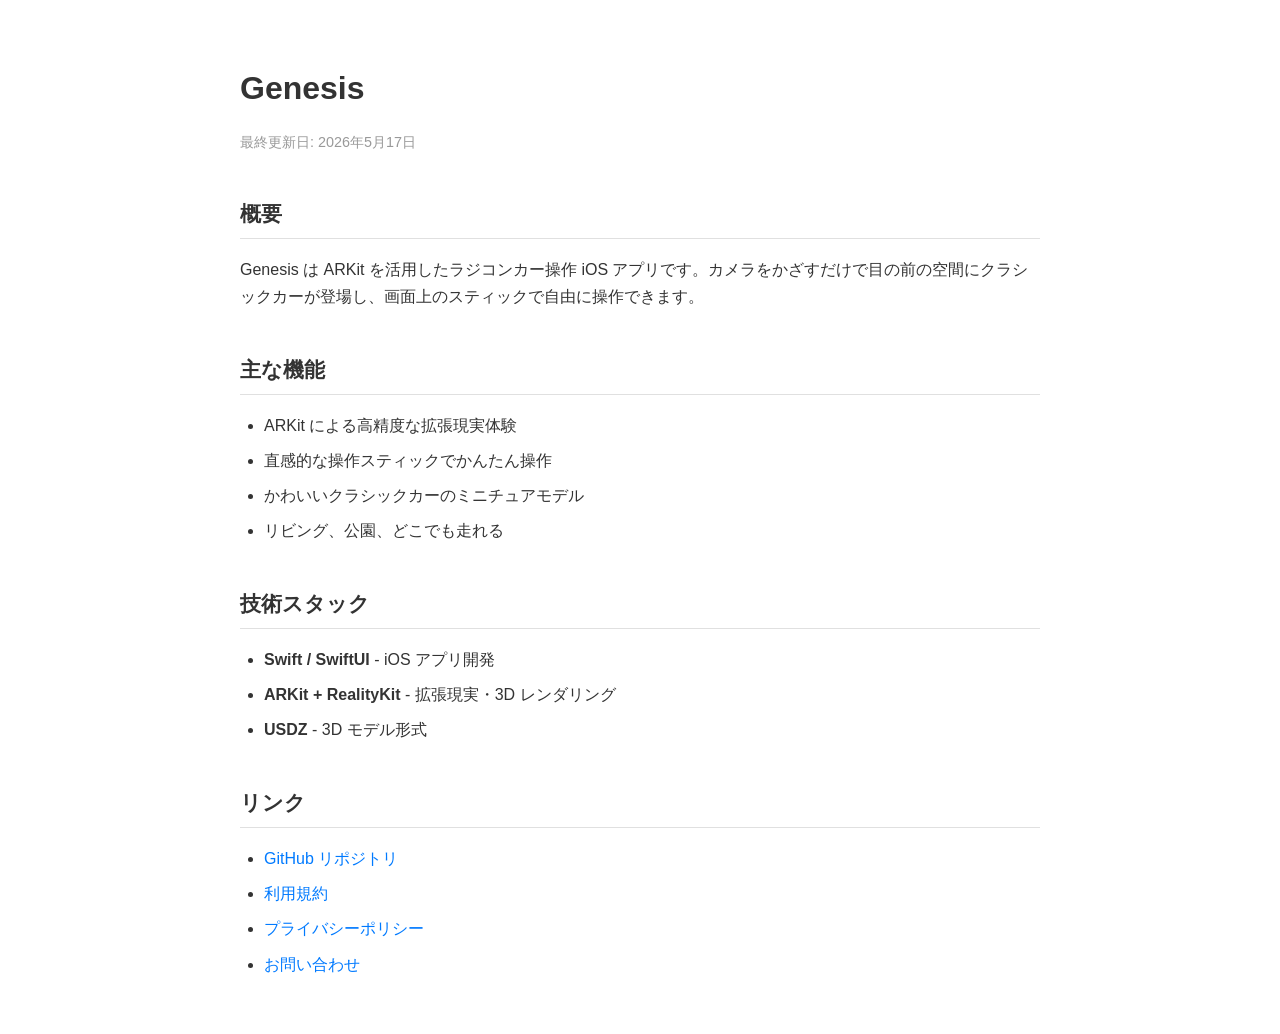
==== docs/index.html @ 9fdb76c8 "ドキュメントページとアーキテクチャドキュメントを追加 Co-Authored-By: Claude Sonnet 4.6 <noreply@anthropic.com>" ====
<!DOCTYPE html>
<html lang="ja">
   <head>
      <meta charset="UTF-8">
      <meta name="viewport" content="width=device-width, initial-scale=1.0">
      <title>Genesis - takoikatakotako</title>
      <style>
         body {
            font-family: -apple-system, BlinkMacSystemFont, "Segoe UI", Roboto, sans-serif;
            color: #333;
            line-height: 1.7;
            margin: 0;
            padding: 0;
            background: #fff;
         }
         .container {
            max-width: 800px;
            margin: 0 auto;
            padding: 40px 20px;
         }
         h1 { font-size: 2rem; margin-bottom: 0.2em; }
         h2 { font-size: 1.3rem; margin-top: 2em; border-bottom: 1px solid #e0e0e0; padding-bottom: 0.3em; }
         ul { padding-left: 1.5em; }
         li { margin-bottom: 0.5em; }
         a { color: #007aff; text-decoration: none; }
         a:hover { text-decoration: underline; }
         .meta { color: #999; font-size: 0.9rem; }
      </style>
   </head>
   <body>
      <div class="container">
         <h1>Genesis</h1>
         <p class="meta">最終更新日: 2026年5月17日</p>

         <h2>概要</h2>
         <p>Genesis は ARKit を活用したラジコンカー操作 iOS アプリです。カメラをかざすだけで目の前の空間にクラシックカーが登場し、画面上のスティックで自由に操作できます。</p>

         <h2>主な機能</h2>
         <ul>
            <li>ARKit による高精度な拡張現実体験</li>
            <li>直感的な操作スティックでかんたん操作</li>
            <li>かわいいクラシックカーのミニチュアモデル</li>
            <li>リビング、公園、どこでも走れる</li>
         </ul>

         <h2>技術スタック</h2>
         <ul>
            <li><strong>Swift / SwiftUI</strong> - iOS アプリ開発</li>
            <li><strong>ARKit + RealityKit</strong> - 拡張現実・3D レンダリング</li>
            <li><strong>USDZ</strong> - 3D モデル形式</li>
         </ul>

         <h2>リンク</h2>
         <ul>
            <li><a href="https://github.com/takoikatakotako/Genesis" target="_blank">GitHub リポジトリ</a></li>
            <li><a href="terms.html">利用規約</a></li>
            <li><a href="privacy.html">プライバシーポリシー</a></li>
            <li><a href="https://docs.google.com/forms/d/e/1FAIpQLSeja6Km8Xz0vb_RlU1G1RO9URejXDO7cs2XyR7zu3ZR9fnAUg/viewform" target="_blank">お問い合わせ</a></li>
         </ul>
      </div>
   </body>
</html>
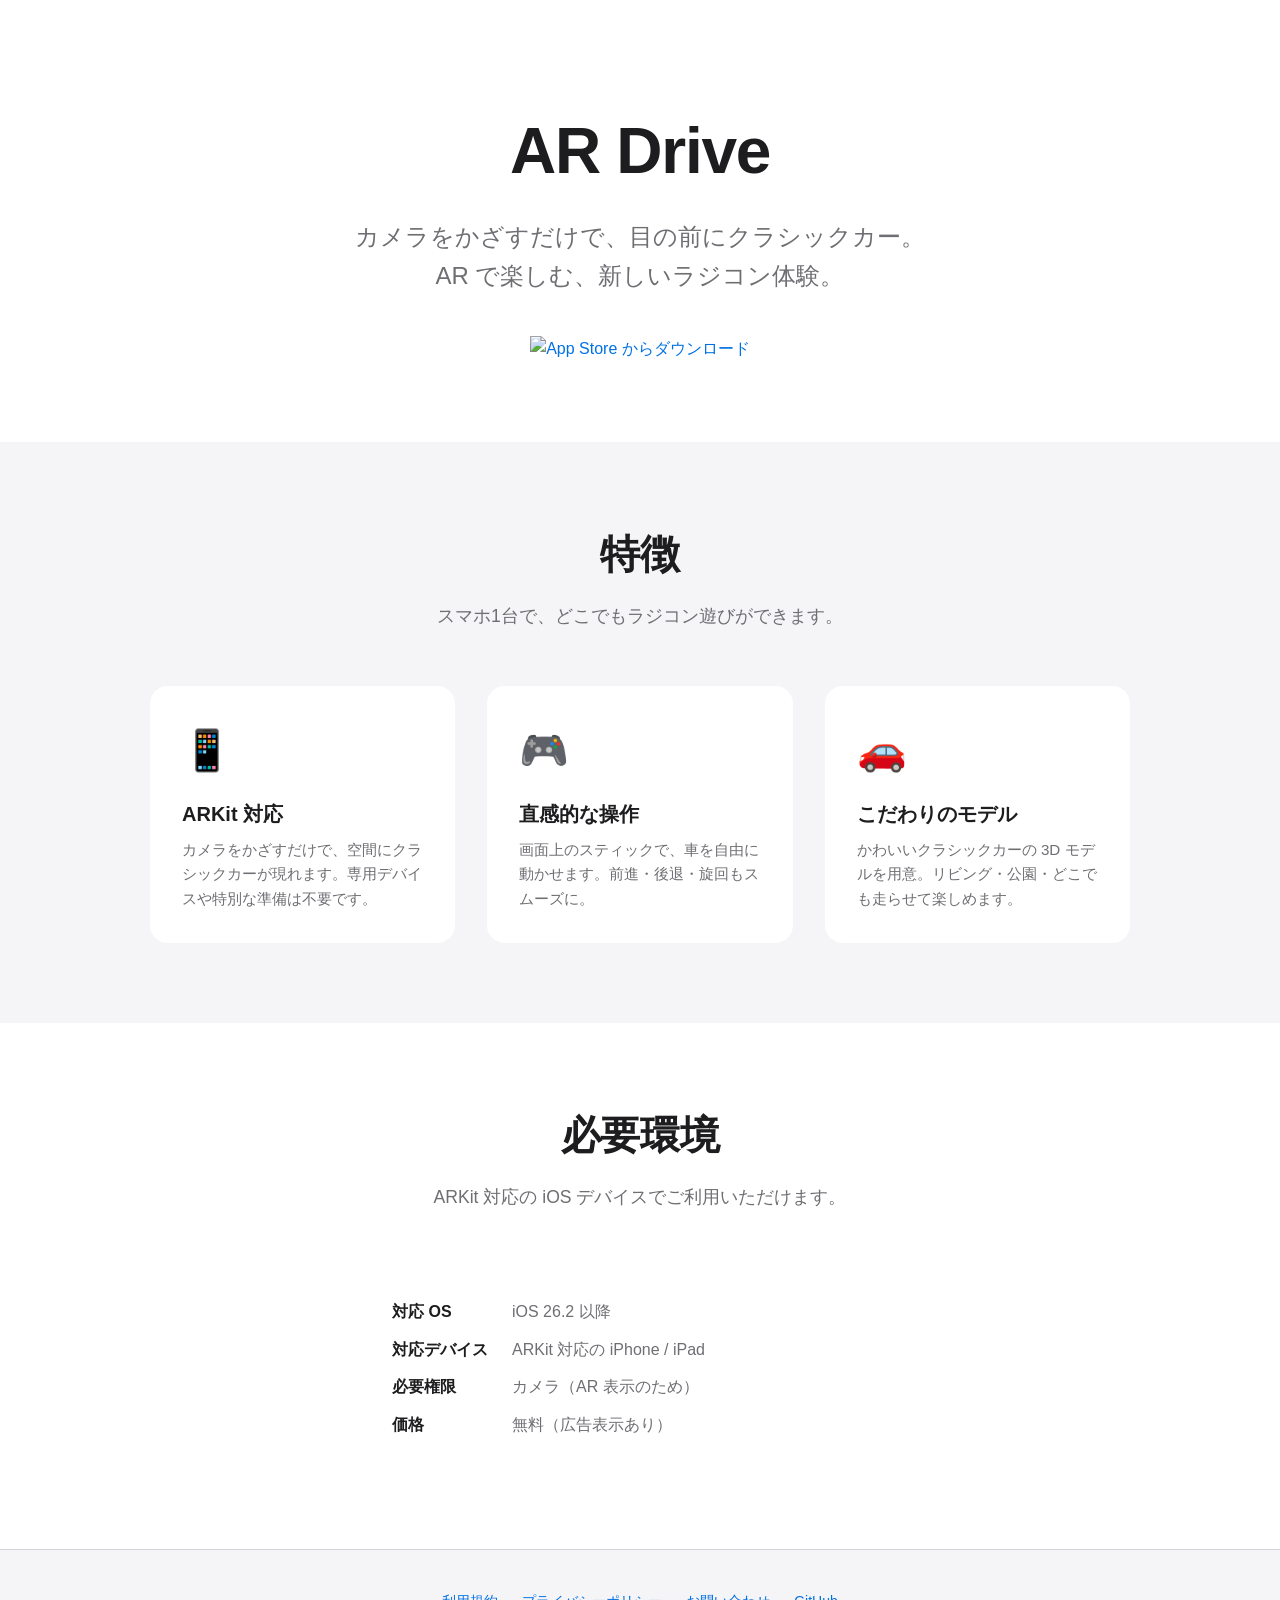
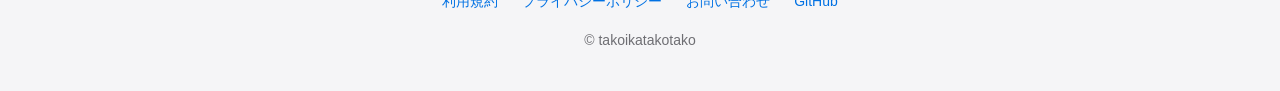
==== commit 7a67c3dc: "LP として docs/index.html を AR Drive 向けに刷新 App Store Connect のマーケティング URL 用および AdMob app-ads.txt 配置先の ド" ====
--- a/docs/index.html
+++ b/docs/index.html
@@ -3,60 +3,264 @@
    <head>
       <meta charset="UTF-8">
       <meta name="viewport" content="width=device-width, initial-scale=1.0">
-      <title>Genesis - takoikatakotako</title>
+      <title>AR Drive - ARラジコンカー iOS アプリ</title>
+      <meta name="description" content="AR Drive は ARKit を使った iOS 向けラジコンカーアプリ。カメラをかざすだけで、目の前の空間にクラシックカーが現れます。">
+
+      <meta property="og:title" content="AR Drive - ARラジコンカー iOS アプリ">
+      <meta property="og:description" content="ARKit を使った iOS 向けラジコンカーアプリ。カメラをかざすだけで、目の前の空間にクラシックカーが現れます。">
+      <meta property="og:type" content="website">
+      <meta property="og:url" content="https://takoikatakotako.github.io/Genesis/">
+
       <style>
+         :root {
+            --text: #1d1d1f;
+            --text-secondary: #6e6e73;
+            --bg: #ffffff;
+            --bg-alt: #f5f5f7;
+            --accent: #0071e3;
+            --border: #d2d2d7;
+         }
+
+         * { margin: 0; padding: 0; box-sizing: border-box; }
+
+         html { scroll-behavior: smooth; }
+
          body {
-            font-family: -apple-system, BlinkMacSystemFont, "Segoe UI", Roboto, sans-serif;
-            color: #333;
-            line-height: 1.7;
-            margin: 0;
-            padding: 0;
-            background: #fff;
-         }
-         .container {
-            max-width: 800px;
+            font-family: -apple-system, BlinkMacSystemFont, "SF Pro Display", "SF Pro Text",
+                         "Hiragino Kaku Gothic ProN", "Hiragino Sans", Meiryo, sans-serif;
+            color: var(--text);
+            line-height: 1.6;
+            background: var(--bg);
+            -webkit-font-smoothing: antialiased;
+         }
+
+         a { color: var(--accent); text-decoration: none; }
+         a:hover { text-decoration: underline; }
+
+         /* Hero */
+         .hero {
+            text-align: center;
+            padding: 100px 24px 80px;
+            background: var(--bg);
+         }
+
+         .hero h1 {
+            font-size: clamp(2.5rem, 6vw, 4rem);
+            font-weight: 700;
+            letter-spacing: -0.02em;
+            margin-bottom: 16px;
+         }
+
+         .hero .tagline {
+            font-size: clamp(1.1rem, 2.5vw, 1.5rem);
+            color: var(--text-secondary);
+            font-weight: 400;
+            margin-bottom: 40px;
+            max-width: 640px;
+            margin-left: auto;
+            margin-right: auto;
+         }
+
+         .app-store-badge {
+            display: inline-block;
+            transition: transform 0.2s ease;
+         }
+
+         .app-store-badge:hover {
+            transform: scale(1.03);
+            text-decoration: none;
+         }
+
+         .app-store-badge img {
+            height: 56px;
+            vertical-align: middle;
+         }
+
+         /* Section */
+         section {
+            padding: 80px 24px;
+         }
+
+         section.alt {
+            background: var(--bg-alt);
+         }
+
+         .section-inner {
+            max-width: 980px;
             margin: 0 auto;
-            padding: 40px 20px;
-         }
-         h1 { font-size: 2rem; margin-bottom: 0.2em; }
-         h2 { font-size: 1.3rem; margin-top: 2em; border-bottom: 1px solid #e0e0e0; padding-bottom: 0.3em; }
-         ul { padding-left: 1.5em; }
-         li { margin-bottom: 0.5em; }
-         a { color: #007aff; text-decoration: none; }
-         a:hover { text-decoration: underline; }
-         .meta { color: #999; font-size: 0.9rem; }
+         }
+
+         h2 {
+            font-size: clamp(1.8rem, 4vw, 2.5rem);
+            font-weight: 600;
+            letter-spacing: -0.01em;
+            text-align: center;
+            margin-bottom: 16px;
+         }
+
+         .section-lead {
+            text-align: center;
+            color: var(--text-secondary);
+            font-size: 1.1rem;
+            margin-bottom: 56px;
+            max-width: 640px;
+            margin-left: auto;
+            margin-right: auto;
+         }
+
+         /* Features */
+         .features {
+            display: grid;
+            grid-template-columns: repeat(auto-fit, minmax(260px, 1fr));
+            gap: 32px;
+         }
+
+         .feature {
+            background: var(--bg);
+            padding: 32px;
+            border-radius: 18px;
+            text-align: left;
+         }
+
+         section.alt .feature {
+            background: var(--bg);
+         }
+
+         .feature-icon {
+            font-size: 2.5rem;
+            margin-bottom: 16px;
+            display: block;
+         }
+
+         .feature h3 {
+            font-size: 1.25rem;
+            font-weight: 600;
+            margin-bottom: 8px;
+         }
+
+         .feature p {
+            color: var(--text-secondary);
+            font-size: 0.95rem;
+         }
+
+         /* Requirements */
+         .req-list {
+            max-width: 560px;
+            margin: 0 auto;
+            background: var(--bg);
+            padding: 32px;
+            border-radius: 18px;
+         }
+
+         .req-list dl {
+            display: grid;
+            grid-template-columns: max-content 1fr;
+            gap: 12px 24px;
+         }
+
+         .req-list dt {
+            font-weight: 600;
+            color: var(--text);
+         }
+
+         .req-list dd {
+            color: var(--text-secondary);
+         }
+
+         /* Footer */
+         footer {
+            background: var(--bg-alt);
+            padding: 40px 24px;
+            border-top: 1px solid var(--border);
+            text-align: center;
+            font-size: 0.875rem;
+            color: var(--text-secondary);
+         }
+
+         footer .links {
+            margin-bottom: 16px;
+            display: flex;
+            justify-content: center;
+            gap: 24px;
+            flex-wrap: wrap;
+         }
+
+         footer .copyright {
+            color: var(--text-secondary);
+         }
+
+         @media (max-width: 600px) {
+            .hero { padding: 60px 20px 50px; }
+            section { padding: 60px 20px; }
+            .feature { padding: 24px; }
+            footer .links { gap: 16px; }
+         }
       </style>
    </head>
    <body>
-      <div class="container">
-         <h1>Genesis</h1>
-         <p class="meta">最終更新日: 2026年5月17日</p>
-
-         <h2>概要</h2>
-         <p>Genesis は ARKit を活用したラジコンカー操作 iOS アプリです。カメラをかざすだけで目の前の空間にクラシックカーが登場し、画面上のスティックで自由に操作できます。</p>
-
-         <h2>主な機能</h2>
-         <ul>
-            <li>ARKit による高精度な拡張現実体験</li>
-            <li>直感的な操作スティックでかんたん操作</li>
-            <li>かわいいクラシックカーのミニチュアモデル</li>
-            <li>リビング、公園、どこでも走れる</li>
-         </ul>
-
-         <h2>技術スタック</h2>
-         <ul>
-            <li><strong>Swift / SwiftUI</strong> - iOS アプリ開発</li>
-            <li><strong>ARKit + RealityKit</strong> - 拡張現実・3D レンダリング</li>
-            <li><strong>USDZ</strong> - 3D モデル形式</li>
-         </ul>
-
-         <h2>リンク</h2>
-         <ul>
-            <li><a href="https://github.com/takoikatakotako/Genesis" target="_blank">GitHub リポジトリ</a></li>
-            <li><a href="terms.html">利用規約</a></li>
-            <li><a href="privacy.html">プライバシーポリシー</a></li>
-            <li><a href="https://docs.google.com/forms/d/e/1FAIpQLSeja6Km8Xz0vb_RlU1G1RO9URejXDO7cs2XyR7zu3ZR9fnAUg/viewform" target="_blank">お問い合わせ</a></li>
-         </ul>
-      </div>
+      <!-- Hero -->
+      <section class="hero">
+         <h1>AR Drive</h1>
+         <p class="tagline">カメラをかざすだけで、目の前にクラシックカー。<br>AR で楽しむ、新しいラジコン体験。</p>
+         <a href="https://apps.apple.com/us/app/ar-drive/id6766765073" class="app-store-badge" target="_blank" rel="noopener">
+            <img src="https://developer.apple.com/assets/elements/badges/download-on-the-app-store.svg" alt="App Store からダウンロード">
+         </a>
+      </section>
+
+      <!-- Features -->
+      <section class="alt" id="features">
+         <div class="section-inner">
+            <h2>特徴</h2>
+            <p class="section-lead">スマホ1台で、どこでもラジコン遊びができます。</p>
+            <div class="features">
+               <div class="feature">
+                  <span class="feature-icon">📱</span>
+                  <h3>ARKit 対応</h3>
+                  <p>カメラをかざすだけで、空間にクラシックカーが現れます。専用デバイスや特別な準備は不要です。</p>
+               </div>
+               <div class="feature">
+                  <span class="feature-icon">🎮</span>
+                  <h3>直感的な操作</h3>
+                  <p>画面上のスティックで、車を自由に動かせます。前進・後退・旋回もスムーズに。</p>
+               </div>
+               <div class="feature">
+                  <span class="feature-icon">🚗</span>
+                  <h3>こだわりのモデル</h3>
+                  <p>かわいいクラシックカーの 3D モデルを用意。リビング・公園・どこでも走らせて楽しめます。</p>
+               </div>
+            </div>
+         </div>
+      </section>
+
+      <!-- Requirements -->
+      <section id="requirements">
+         <div class="section-inner">
+            <h2>必要環境</h2>
+            <p class="section-lead">ARKit 対応の iOS デバイスでご利用いただけます。</p>
+            <div class="req-list">
+               <dl>
+                  <dt>対応 OS</dt>
+                  <dd>iOS 26.2 以降</dd>
+                  <dt>対応デバイス</dt>
+                  <dd>ARKit 対応の iPhone / iPad</dd>
+                  <dt>必要権限</dt>
+                  <dd>カメラ（AR 表示のため）</dd>
+                  <dt>価格</dt>
+                  <dd>無料（広告表示あり）</dd>
+               </dl>
+            </div>
+         </div>
+      </section>
+
+      <!-- Footer -->
+      <footer>
+         <div class="links">
+            <a href="terms.html">利用規約</a>
+            <a href="privacy.html">プライバシーポリシー</a>
+            <a href="https://docs.google.com/forms/d/e/1FAIpQLSeja6Km8Xz0vb_RlU1G1RO9URejXDO7cs2XyR7zu3ZR9fnAUg/viewform" target="_blank" rel="noopener">お問い合わせ</a>
+            <a href="https://github.com/takoikatakotako/Genesis" target="_blank" rel="noopener">GitHub</a>
+         </div>
+         <p class="copyright">© takoikatakotako</p>
+      </footer>
    </body>
 </html>
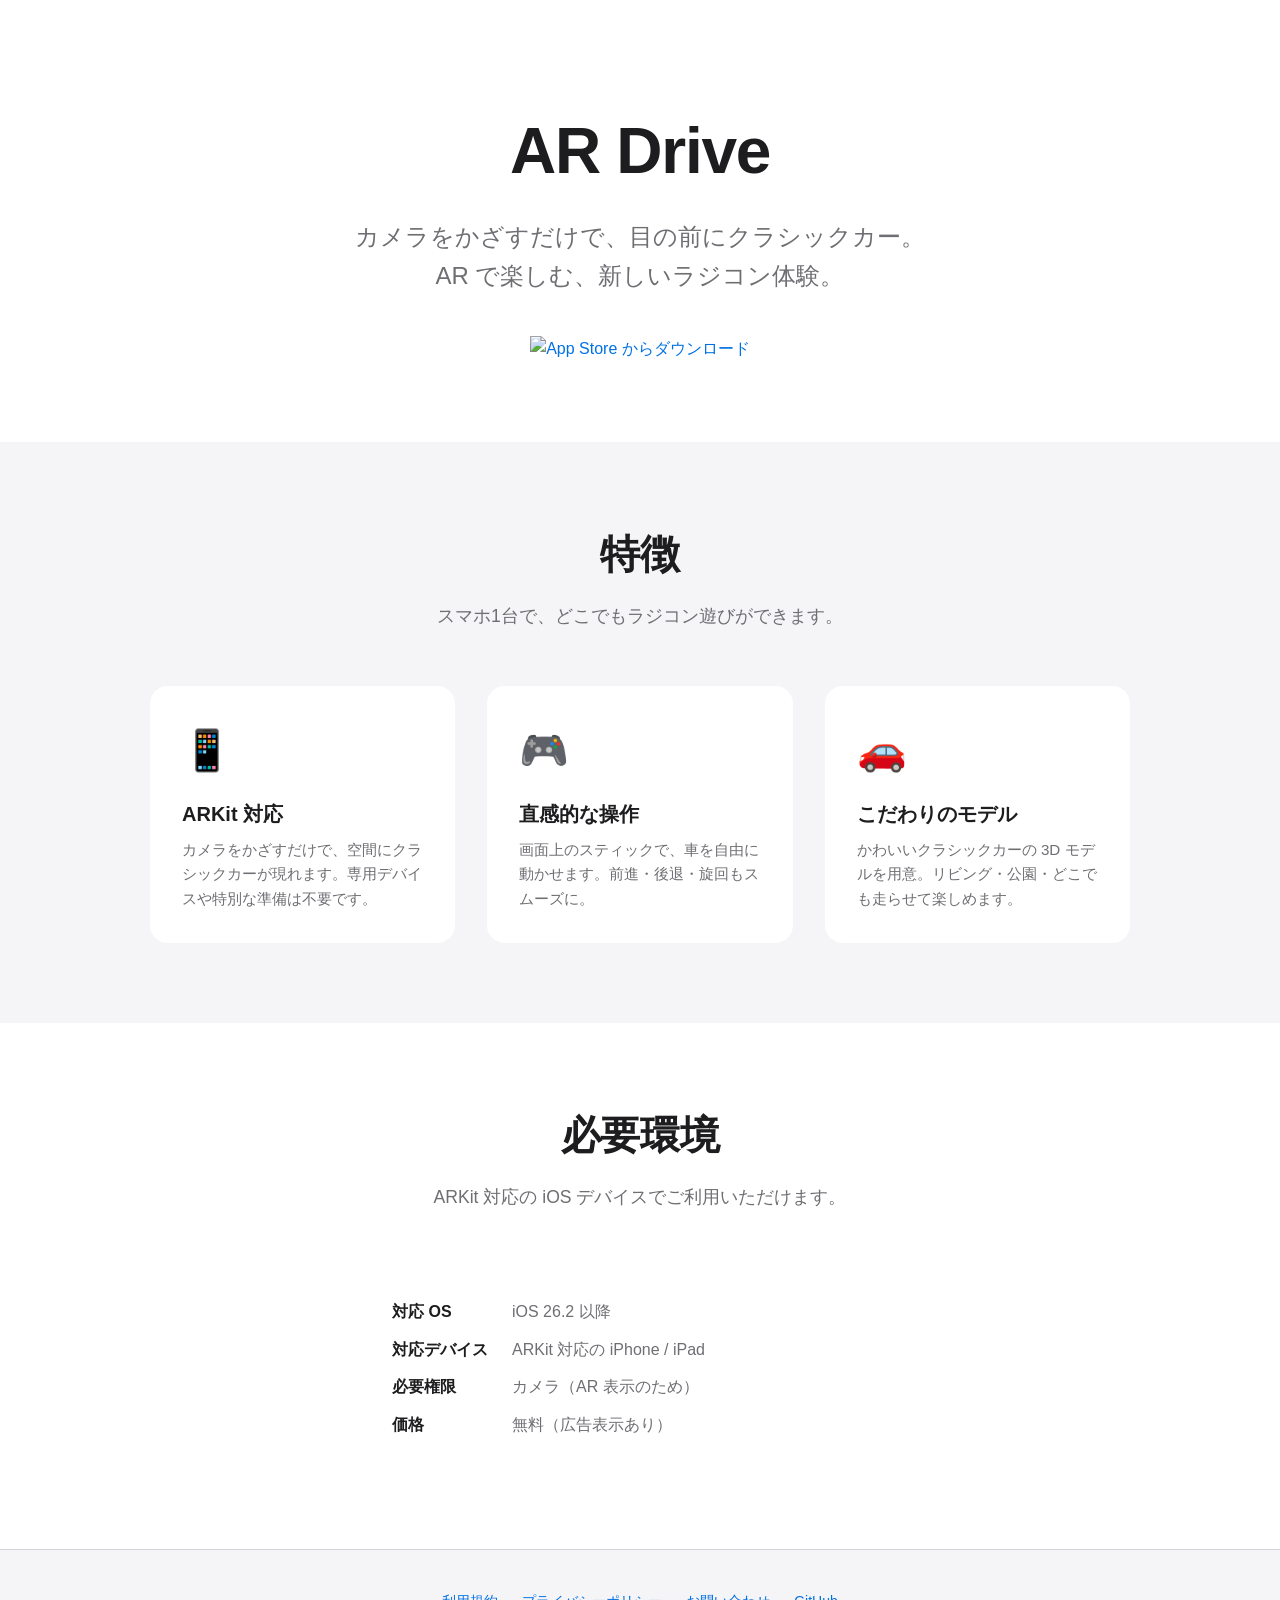
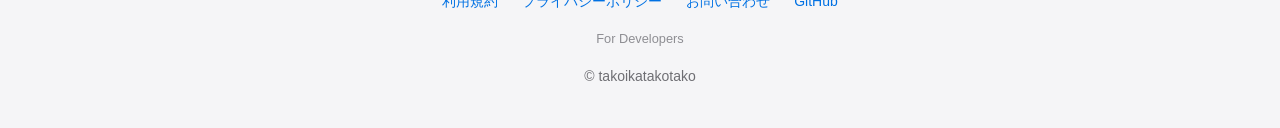
==== commit 15788558: "開発者向けドキュメントを for-developers/ 配下に HTML 化 LP からたどれない md ファイルを HTML 化し、開発者向けインデックスページを 新設して導線をつなげる。生 ma" ====
--- a/docs/index.html
+++ b/docs/index.html
@@ -183,6 +183,20 @@
             justify-content: center;
             gap: 24px;
             flex-wrap: wrap;
+         }
+
+         footer .dev-links {
+            margin-bottom: 16px;
+            display: flex;
+            justify-content: center;
+            gap: 16px;
+            flex-wrap: wrap;
+            font-size: 0.8rem;
+            color: #8e8e93;
+         }
+
+         footer .dev-links a {
+            color: #8e8e93;
          }
 
          footer .copyright {
@@ -260,6 +274,9 @@
             <a href="https://docs.google.com/forms/d/e/1FAIpQLSeja6Km8Xz0vb_RlU1G1RO9URejXDO7cs2XyR7zu3ZR9fnAUg/viewform" target="_blank" rel="noopener">お問い合わせ</a>
             <a href="https://github.com/takoikatakotako/Genesis" target="_blank" rel="noopener">GitHub</a>
          </div>
+         <div class="dev-links">
+            <a href="for-developers/">For Developers</a>
+         </div>
          <p class="copyright">© takoikatakotako</p>
       </footer>
    </body>
